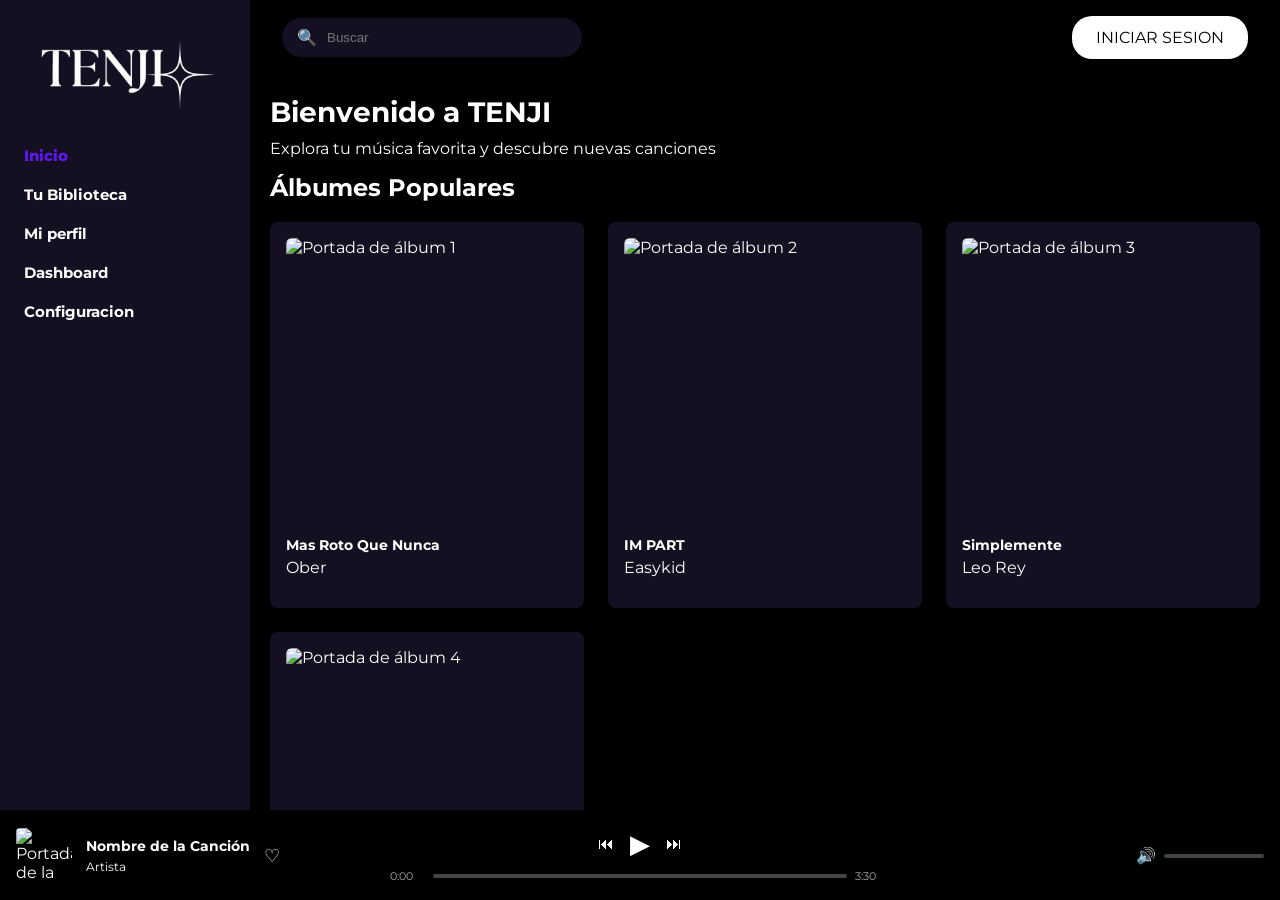
==== index.html @ b277a652 "se ordeno style.css usando variables del root / se quitaron estilos de linea / se alineo register co" ====
<!DOCTYPE html>
<html lang="es">
<head>
    <meta charset="UTF-8">
    <meta name="viewport" content="width=device-width, initial-scale=1.0">
    <title>TENJI</title>
    <link rel="stylesheet" href="style.css">
    <link href="https://fonts.googleapis.com/css2?family=Montserrat:wght@400;600;700&display=swap" rel="stylesheet">
</head>
<body>
    <div class="contenedor">
        
        <aside class="barra">
            <img src = "tenji.png" alt = "logo" class = "logosuperior">
            
            <nav>
                <ul>
                    <li><a class="activo" href="index.html">Inicio</a></li>
                    <li><a href="biblioteca.html">Tu Biblioteca</a></li>
                    <li><a href="perfil.html">Mi perfil</a></li>
                    <li><a href="dashboard.html">Dashboard</a></li>
                    <li><a href="configuracion.html">Configuracion</a></li>
                </ul>
            </nav>
        </aside>

        <main class="principal">
            
            <div class="barra-superior">
                <div class="buscador">
                    <span>🔍</span>
                    <input type="text" id="input-buscador" placeholder="Buscar">
                </div>

                <div class="contenedor-dropdown">
                    <button id="btnPerfil" class="btn-perfil">
                        Mi Cuenta ▼
                    </button>
                    
                    <div id="menuPerfil" class="menu-desplegable oculto">
                        <a href="perfil.html">Mi Perfil</a>
                        <hr>
                        <a href="#" id="btnCerrarSesion" class="texto-rojo">Cerrar Sesión</a>
                    </div>
                </div>
                
                <a href="login.html" class="botonlogin" id="btnIrLogin">INICIAR SESION</a>
            </div>

            

            <h1>Bienvenido a TENJI</h1>

            <p>Explora tu música favorita y descubre nuevas canciones</p>

            <section class="albumes">
                    <h2>Álbumes Populares</h2>
                    

            <div class="orden-portadas">

                    <article class="portadas">
                <img src="https://i.scdn.co/image/ab67616d0000b273a6e8e8f13522b98388681662" alt="Portada de álbum 1">
                <h4 class="albumTitulo">Mas Roto Que Nunca</h4>
                <p class="albumArtista">Ober</p>
                    </article>

                    <article class="portadas">
                <img src="https://i.scdn.co/image/ab67616d0000b27343bb1b887f63c961473ff573" alt="Portada de álbum 2">
                <h4 class="albumTitulo">IM PART</h4>
                <p class="albumArtista">Easykid</p>
                    </article>

                    <article class="portadas">
                <img src="https://i.scdn.co/image/ab67616d0000b273571b81393b9b40ca2b153c55" alt="Portada de álbum 3">
                <h4 class="albumTitulo">Simplemente</h4>
                <p class="albumArtista">Leo Rey</p>
                    </article>

                    <article class="portadas">
                <img src="https://images.portaldisc.com/l/discos/430/136.jpg" alt="Portada de álbum 4">
                <h4 class="albumTitulo">Cumbia Chilombiana</h4>
                <p class="albumArtista">Chico Trujillo</p>
                    </article>
    
                </section>

                <section class="albumes seccion-espaciada">
                <h2>Álbumes Recomendados</h2>
                <div class="orden-portadas">
                    <article class="portadas">
                        <img src="https://i.scdn.co/image/ab67616d0000b27336f6bf1e276bec9ea50a91e2" alt="Portada de álbum 1">
                        <h4 class="albumTitulo">HILO ROJO</h4>
                        <p class="albumArtista">Nvscvr</p>
                    </article>

                    <article class="portadas">
                        <img src="https://i.scdn.co/image/ab67616d0000b27398daeb6fc14ffafc7abaa4c6" alt="Portada de álbum 2">
                        <h4 class="albumTitulo">Los Prisioneros</h4>
                        <p class="albumArtista">Corazones</p>
                    </article>
                    
                    <article class="portadas">
                        <img src="https://image-cdn-fa.spotifycdn.com/image/ab67706c0000da84e9fba66990d82ee4b2768fb4" alt="Portada de álbum 3">
                        <h4 class="albumTitulo">nadie sabe lo que va a pasar mañana</h4>
                        <p class="albumArtista">Bad Bunny</p>
                    </article>
                    
                    <article class="portadas">
                        <img src="https://i.scdn.co/image/ab67616d0000b27398000be4a4f1b36345b83dd8" alt="Portada de álbum 4">
                        <h4 class="albumTitulo">+Xqa</h4>
                        <p class="albumArtista">Easykid</p>
                    </article>
                </div>
            </section>

            <section class="albumes seccion-espaciada">
                <h2>Canciones Recientes</h2>
                <div class="orden-portadas">
                    <article class="portadas">
                        <img src="https://dojiw2m9tvv09.cloudfront.net/36300/product/r-2663769-1296664419-jpeg3642.jpg" alt="Portada de canción 1">
                        <h4 class="albumTitulo">Sextape</h4>
                        <p class="albumArtista">Deftones</p>
                    </article>

                    <article class="portadas">
                        <img src="https://i.scdn.co/image/ab67616d0000b273b17e8d2b2d2d768ef40aa348" alt="Portada de canción 2">
                        <h4 class="albumTitulo">Mienteme</h4>
                        <p class="albumArtista">Pikette23</p>
                    </article>

                    <article class="portadas">
                        <img src="https://i.scdn.co/image/ab67616d0000b273e286ee36b4015afa8832356a" alt="Portada de canción 3">
                        <h4 class="albumTitulo">IDGAF</h4>
                        <p class="albumArtista">Drake</p>
                    </article>
                    
                    <article class="portadas">
                        <img src="https://i.scdn.co/image/ab67616d0000b27343bb1b887f63c961473ff573" alt="Portada de canción 4">
                        <h4 class="albumTitulo">MOOD</h4>
                        <p class="albumArtista">Easykid</p>
                    </article>
                </div>
            </section>

         </main>
                
         <footer class="reproductor">
    
                
            <div class="info-cancion">
                <img src="https://via.placeholder.com/50" alt="Portada de la canción">
                <div class="detalles-cancion">
                    <h4 class="reproductorTitulo">Nombre de la Canción</h4>
                    <p class="reproductorArtista">Artista</p>
                </div>
                    <button class="like">♡</button>
                </div>

                <div class="controles-centrales">
                    <div class="botones">
                        <button class="anterior">⏮</button>
                        <button class="play">▶</button>
                        <button class="siguiente">⏭</button>
                    </div>
                <div class="duracion">
                        <span class="tiempo-actual">0:00</span>
                        <input type="range" class="barra-progreso" min="0" max="100" value="0">
                        <span class="tiempo-total">3:30</span>
                </div>
            </div>

                
            <div class="volumen">
                    <span>🔊</span>
                    <input type="range" class="barra-volumen" min="0" max="100" value="50">
            </div>

        </footer>


    </div>


    <script type="module" src="script.js"></script>
</body>
</html>
---- style.css ----
:root {
    --bg-principal: #000000;
    --bg-card: #141022;
    --color-acento: #5e17eb;
    --color-acento-hover: #7b2cbf;
    --texto-principal: var(--claro);
    --texto-secundario: #a7a7a7;
    --claro: #ffffff;
    --borde: #444444;
    --error: #ff4d4d;
    --exito: #1ed760;
    --sombra: #000000b3;

    /* modo claro */
    --bg-principal-claro: #f4f4f7;
    --texto-principal-claro: #121212;
    --texto-secundario-claro: #666666;
}

* {
    margin: 0;
    padding: 0;
    box-sizing: border-box;
}


body {
    background-color: var(--bg-principal);
    color: var(--texto-principal);
    font-family: 'Montserrat', sans-serif;
}

.contenedor {
    display: grid;
    height: 100vh;
    grid-template-columns: 250px 1fr;
    grid-template-rows: 1fr 90px;
    grid-template-areas:
        "area-lateral area-principal"
        "area-reproductor area-reproductor";
}

.barra {
    grid-area: area-lateral;
    background-color: var(--bg-card);
    padding: 0px 24px 24px 24px;
}

.logosuperior {
    max-width: 200px;
    margin-bottom: 1px;
    display: block;
}

.barra ul{
    list-style: none;
    display: flex;
    flex-direction: column;
    gap: 20px;
}

.barra a{
    text-decoration: none;
    color: var(--texto-principal);
    font-weight: bold;
    font-size: 15px;
    transition: color 0.3s ease;
}

.barra a:hover {
    background-color: var(--color-acento); 
    color: var(--claro) !important;           
    border-radius: 6px;                   
    box-shadow: 0px 4px 12px color-mix(in srgb, var(--color-acento) 50%, transparent); 
    transform: translateX(3px);          
}

.principal {
    grid-area: area-principal;
    background-color: var(--bg-principal);
    overflow-y: auto;
    padding: 20px;
}

.principal h1{
    margin-bottom: 10px;
    font-size: 28px;
}

.principal p{
    margin-bottom: 15px;
    font-size: 16px;
}

.orden-portadas {
    display: grid;
    grid-template-columns: repeat(auto-fill, minmax(240px, 1fr));
    gap: 24px;
    margin-top: 20px;
}

.portadas{
    background-color: var(--bg-card);
    padding: 16px;
    border-radius: 8px;
    cursor: pointer;
    transition: background-color 0.3s ease;
}

.portadas:hover{
    background-color: var(--bg-principal);
}

.portadas img {
    width: 100%;
    aspect-ratio: 1 / 1;
    object-fit: cover;
    border-radius: 6px;
    margin-bottom: 16px;
    display: block;
}

.info-cancion img {
    border-radius: 4px;
    width: 56px;
    height: 56px;
    object-fit: cover;
}

.reproductor {
    grid-area: area-reproductor;
    background-color: var(--bg-principal);
    border-top: 1px solid var(--bg-principal);
    display: flex;
    justify-content: space-between; 
    align-items: center; 
    padding: 0 16px; 
}

.info-cancion {
    display: flex;
    align-items: center;
    gap: 14px;
    width: 30%;
}

.info-cancion img {
    border-radius: 4px;
}

.detalles-cancion h4 {
    color: var(--texto-principal);
    font-size: 14px;
    margin-bottom: 4px;
}

.detalles-cancion p {
    color: var(--texto-principal);
    font-size: 12px;
}

.like {
    background: none;
    border: none;
    color: var(--texto-principal);
    font-size: 18px;
    cursor: pointer;
}

.like:hover {
    color: var(--color-acento);
}

.like-activo {
    color: var(--color-acento-hover);
}

.controles-centrales {
    display: flex;
    flex-direction: column; 
    align-items: center;
    width: 40%; 
    gap: 9px;
}

.botones {
    display: flex;
    gap: 16px;
    align-items: center;
}

.botones button {
    background: none;
    border: none;
    font-size: 16px;
    cursor: pointer;
    color: var(--texto-principal);
}   

.botones .play {
    font-size: 26px; 
}

.reproductor button {
    transition: transform 0.2s ease, opacity 0.2s ease;
    cursor: pointer;
}
.reproductor button:hover {
    transform: scale(1.15);
    opacity: 0.85;
}
.reproductor button:active {
    transform: scale(0.95);
}


.duracion {
    display: flex;
    align-items: center;
    width: 100%;
    gap: 8px;
}

.tiempo-actual, .tiempo-total {
    color: var(--texto-secundario);
    font-size: 11px;
    min-width: 35px;
}

.volumen {
    display: flex;
    align-items: center;
    justify-content: flex-end;
    width: 30%;
    gap: 8px;
}

.barra-progreso, .barra-volumen {
    -webkit-appearance: none;
    appearance: none;
    width: 100%;
    height: 4px;
    background: var(--borde);
    border-radius: 2px;
    outline: none;
    cursor: pointer;
}

.barra-volumen {
    max-width: 100px; 
}

.barra-progreso::-webkit-slider-thumb, 
.barra-volumen::-webkit-slider-thumb {
    -webkit-appearance: none;
    appearance: none;
    width: 12px;
    height: 12px;
    border-radius: 50%;
    background: var(--texto-principal);
    opacity: 0; 
    transition: opacity 0.2s ease;
}

.duracion:hover .barra-progreso::-webkit-slider-thumb,
.volumen:hover .barra-volumen::-webkit-slider-thumb {
    opacity: 1;
}

.barra-progreso:hover, 
.barra-volumen:hover {
    background: var(--color-acento);
}



.botonlogin{
    background-color: var(--texto-principal);
    padding: 12px 24px;
    border-radius: 20px;
    text-decoration: none;
    cursor: pointer;
    color: var(--bg-principal);
    font-size: 16px;
    transition: background-color 0.3s;
}

.botonlogin:hover{
    background-color: var(--bg-card);
    outline: none;
    appearance: none;
    color: var(--texto-principal);
}


.barra-superior {
    background-color: var(--bg-principal);
    margin: -20px -20px 20px -20px;
    padding: 16px 32px;
    display: flex;
    justify-content: space-between;
    align-items: center;
}

.buscador{
    display: flex;
    align-items: center;
    background-color: var(--bg-card);
    padding: 10px 15px;
    border-radius: 20px;
    width: 300px;
}

.buscador input{
    background: transparent;
    border: none;
    color: var(--texto-principal);
    width: 100%;
    outline: none;
    margin-left: 10px;
}


.filtro {
    display: none;
}

.botones button:hover {
    color: var(--texto-principal);
    text-shadow: 0 0 1px var(--texto-principal);
}

/* login */

.bodylogin {
    background-color: var(--bg-principal);
    color: var(--texto-principal);
    font-family: 'Montserrat', sans-serif;
    margin: 0;
    display: flex;
    flex-direction: column;
    min-height: 100vh;
}

.headerlogin {
    width: 100%;
    padding: 40px 32px;
    display: flex;
    justify-content: center;
    background: transparent;
}

.headerlogin .logosuperior {
    max-width: 200px;
    display: block;
    transition: transform 0.2s ease;
    position: absolute;
    margin-bottom: 10px;
}

.contenedorlogin {
    width: 100%;
    display: flex;
    flex-direction: column;
    align-items: center;
    justify-content: center;
    flex: 1;
    padding: 0 20px;
    box-sizing: border-box;
    margin-bottom: 100px;
}

.caja {
    background-color: var(--bg-principal);
    width: 100%;
    max-width: 480px;
    margin-top: 0px;
    padding: 60px 50px;
    border-radius: 12px;
    display: flex;
    flex-direction: column;
    align-items: center;
    box-sizing: border-box;
}

.caja h1 {
    font-size: 26px;
    margin-bottom: 40px;
    font-weight: 700;
    letter-spacing: -0.5px;
}

.caja form {
    width: 100%;
    display: flex;
    flex-direction: column;
}

.g1 {
    display: flex;
    flex-direction: column;
    margin-bottom: 28px;
}

.g1 label {
    font-size: 12px;
    font-weight: 600;
    margin-bottom: 12px;
    color: var(--texto-secundario);
    text-transform: uppercase;
    letter-spacing: 1px;
}

.g1 input {
    background-color: var(--bg-card);
    color: var(--texto-principal);
    border: 1px solid var(--borde);
    border-radius: 4px;
    padding: 14px;
    font-size: 16px;
    transition: border-color 0.3s ease;
    box-sizing: border-box;
}

.g1 input::placeholder {
    color: var(--borde);
}

.olvidolink {
    color: var(--texto-secundario);
    text-decoration: none;
    font-size: 13px;
    margin-bottom: 40px;
    transition: color 0.3s ease;
    align-self: flex-start;
}

.olvidolink:hover {
    color: var(--texto-principal);
}

.caja .botonlogin,
.cajaRegister .botonlogin {
    background-color: var(--color-acento);
    color: var(--claro);
    border: none;
    border-radius: 6px;
    padding: 16px;
    font-size: 15px;
    font-weight: 600;
    letter-spacing: 1px;
    cursor: pointer;
    transition: background-color 0.3s ease, transform 0.2s ease;
    width: 100%;
}

.caja .botonlogin:hover,
.cajaRegister .botonlogin:hover {
    background-color: var(--color-acento-hover);
}

.separador {
    width: 100%;
    border: none;
    border-top: 1px solid var(--borde);
    margin: 40px 0;
}

.registro {
    text-align: center;
    color: var(--texto-secundario);
    font-size: 14px;
}

.registro a {
    color: var(--texto-principal);
    text-decoration: none;
    font-weight: 600;
    margin-left: 6px;
    transition: color 0.3s ease;
}

.registro a:hover {
    color: var(--color-acento-hover);
}

.bodyregistro {
    background-color: var(--bg-principal);
    color: var(--texto-principal);
    font-family: 'Montserrat', sans-serif;
}

.headerregistro {
    text-align: center;
    margin-top: 30px;
}

.logoregistro {
    width: 200px;
}

.cajaRegister {
    width: 420px;
    margin: 20px auto;
    text-align: center;
}

.cajaRegister h1 {
    font-size: 22px;
    margin-bottom: 25px;
}

.g1 {
    text-align: left;
    margin-bottom: 15px;
}

.g1 label {
    display: block;
    font-size: 12px;
    font-weight: bold;
    margin-bottom: 5px;
}

.g1 input {
    width: 100%;
    padding: 10px;
    background-color: var(--bg-principal);
    border: 1px solid var(--borde);
    border-radius: 4px;
    color: var(--texto-principal);
    box-sizing: border-box;
}
.botonregistro:hover {
    background-color: var(--color-acento-hover);
}

.separador {
    margin: 20px 0;
    border: 0.5px solid var(--borde);
}

.registro a {
    color: var(--texto-principal);
}
/* todoperfil */

.cabeceraperfil {
    display: flex;
    align-items: center;
    gap: 24px;
    margin-bottom: 40px;
    margin-top: 10px;
}

.foto-perfil {
    width: 150px;
    height: 150px;
    border-radius: 50%;
    object-fit: cover;
    box-shadow: 0 4px 15px var(--sombra);
}

.tipoperfil {
    font-size: 13px;
    font-weight: 600;
    text-transform: uppercase;
    letter-spacing: 1px;
    color: var(--texto-secundario);
    margin-bottom: 0;
}

.nombreperfil {
    font-size: 48px;
    margin-top: 5px;
    margin-bottom: 8px;
}

.estadisticasperfil {
    color: var(--texto-secundario);
    font-size: 14px;
    margin-bottom: 0;
}

.seccion-espaciada {
    margin-top: 40px;
}

.portadas-centradas {
    text-align: center;
}

.portadas img.foto-redonda {
    border-radius: 50%;
}

.barra a.activo {
    color: var(--color-acento);
    font-weight: 800;
}

/* dashboard */

.dash-titulo {
    font-size: 22px;
    font-weight: 700;
    color: var(--texto-principal);
    margin-bottom: 6px;
}

.dash-subtitulo {
    font-size: 13px;
    color: var(--texto-secundario);
    margin-bottom: 28px;
}

.dash-seccion-titulo {
    font-size: 18px;
    font-weight: 700;
    color: var(--texto-principal);
    margin: 28px 0 16px;
}

.dash-grid-stats,
.dash-lista-artistas,
.dash-grid-canciones {
    display: grid;
    grid-template-columns: repeat(4, 1fr);
    gap: 16px;
}

.dash-card-stat {
    background: var(--bg-card);
    padding: 20px;
    border-radius: 8px;
    display: flex;
    flex-direction: column;
}

.dash-stat-valor {
    color: var(--color-acento);
    font-size: 22px;
    font-weight: 700;
    margin-bottom: 6px;
}

.dash-stat-label {
    color: var(--texto-principal);
    font-size: 13px;
    font-weight: 700;
    margin-bottom: 4px;
}

.dash-badge {
    color: var(--texto-secundario);
    font-size: 12px;
}

.dash-artista-item {
    background: var(--bg-card);
    padding: 20px 16px;
    border-radius: 8px;
    display: flex;
    flex-direction: column;
    align-items: center;
    text-align: center;
}

.dash-artista-foto {
    width: 120px;
    height: 120px;
    border-radius: 50%;
    object-fit: cover;
    margin-bottom: 12px;
}

.albumTitulo {
    color: var(--texto-principal);
    font-size: 14px;
    font-weight: 700;
    margin-bottom: 4px;
}

.dash-horas {
    color: var(--texto-secundario);
    font-size: 12px;
}

.dash-cancion-item {
    background: var(--bg-card);
    padding: 20px 16px;
    border-radius: 8px;
    display: flex;
    flex-direction: column;
    align-items: center;
    text-align: center;
}

.dash-cancion-foto {
    width: 120px;
    height: 120px;
    border-radius: 6px;
    object-fit: cover;
    margin-bottom: 12px;
}

.dash-cancion-titulo {
    color: var(--texto-principal);
    font-size: 14px;
    font-weight: 700;
    margin-bottom: 4px;
}

.dash-cancion-sub {
    color: var(--texto-secundario);
    font-size: 12px;
    margin: 0;
}

.dash-rank {
    display: none;
}

.mensaje-error {
    color: var(--error);
    font-size: 12px;
    margin-top: 6px;
}

/* toggle de contraseña
*/

.contenedor-password {
    position: relative;
    display: inline-block;
    width: 100%;
}

.contenedor-password input {
    width: 100%;
    padding-right: 40px;
}

.btn-toggle-clave {
    position: absolute;
    right: 10px;
    top: 50%;
    transform: translateY(-50%);
    background: none;
    border: none;
    cursor: pointer;
    font-size: 1.2rem;
}

/* menu desplegable perfil */

.contenedor-dropdown {
    position: relative;
    display: inline-block;
}

.btn-perfil {
    background-color: var(--borde);
    color: var(--claro);
    border: none;
    padding: 10px 15px;
    border-radius: 20px;
    cursor: pointer;
    font-weight: bold;
    transition: background 0.3s;
}

#btnPerfil {
    display: none;
}

.btn-perfil:hover {
    background-color: var(--color-acento);
}

.menu-desplegable {
    position: absolute;
    top: 110%;
    right: 0;
    background-color: var(--bg-principal);
    min-width: 160px;
    border-radius: 5px;
    box-shadow: 0px 8px 16px var(--sombra);
    z-index: 1000;
    display: flex;
    flex-direction: column;
    padding: 5px 0;
}

.menu-desplegable a {
    color: var(--texto-principal);
    padding: 10px 20px;
    text-decoration: none;
    font-size: 0.9rem;
    transition: background 0.2s;
}

.menu-desplegable a:hover {
    background-color: var(--bg-card);
}

.menu-desplegable hr {
    border: 0;
    border-top: 1px solid var(--borde);
    margin: 5px 0;
}

.texto-rojo {
    color: var(--error) !important;
}

.oculto {
    display: none !important;
}

/* modal */

.modal-overlay {
    position: fixed;
    top: 0;
    left: 0;
    width: 100%;
    height: 100%;
    background-color: var(--sombra);
    display: flex;
    justify-content: center;
    align-items: center;
    z-index: 2000;
    backdrop-filter: blur(3px);
}

.modal-contenido {
    background-color: var(--bg-card);
    padding: 30px;
    border-radius: 12px;
    width: 90%;
    max-width: 400px;
    text-align: center;
    box-shadow: 0 10px 30px var(--sombra);
}

.modal-contenido h3 {
    margin-bottom: 10px;
    font-size: 22px;
}

.modal-contenido p {
    color: var(--texto-secundario);
    font-size: 14px;
    margin-bottom: 20px;
}

.modal-contenido input {
    width: 100%;
    padding: 12px;
    margin-bottom: 25px;
    background-color: var(--bg-principal);
    border: 1px solid var(--borde);
    border-radius: 6px;
    color: var(--texto-principal);
    font-size: 16px;
}

.modal-botones {
    display: flex;
    gap: 15px;
}

.modal-botones button {
    flex: 1;
    padding: 12px;
    border-radius: 10px;
    font-weight: bold;
    cursor: pointer;
    font-size: 14px;
    transition: transform 0.2s, opacity 0.2s;
}

.modal-botones button:hover {
    transform: scale(1.05);
}

.btn-secundario {
    background: transparent;
    color: var(--texto-principal);
    border: 1px solid var(--texto-secundario);
}

.btn-primario {
    background-color: var(--color-acento);
    color: var(--claro);
    border: none;
}

/* layout movil */

@media (max-width: 768px) {

    /* [IA] inicio - ia/2026-11-10_cristobal_fix-micro-desplazamiento-horizontal.md */
    html, body {
        width: 100% ;
        max-width: 100% ;
        overflow-x: hidden ;
    }
    /* [IA] fin */

    .contenedor {
        display: flex ;
        flex-direction: column ;
        width: 100% ;
        max-width: 100% ;
        min-height: 100vh;
        box-sizing: border-box ;
        overflow-x: hidden ;
    }

    .barra {
        display: flex ;
        flex-direction: column ;
        align-items: flex-start ;
        width: 100% ;
        max-width: 100% ;
        height: auto ;
        position: relative ;
        padding: 10px 8px ;
        box-sizing: border-box ;
        border-bottom: 1px solid var(--borde) ;
        background-color: var(--bg-principal) ;
    }

    .barra a {
        display: block ;
    }

    .logosuperior {
        display: block ;
        width: 100px ;
        height: auto ;
        margin-bottom: 8px ;
    }

    .barra nav {
        width: 100% ;
        display: block ;
        overflow-x: auto ;
        scrollbar-width: none ;
    }

    .barra nav::-webkit-scrollbar {
        display: none ;
    }

    .barra nav ul {
        display: flex ;
        flex-direction: row ;
        flex-wrap: nowrap ;
        gap: 6px ;
        justify-content: space-between ;
        align-items: center ;
        padding: 0 ;
        margin: 4px 0 0 0 ;
        box-sizing: border-box ;
        width: 100% ;
        list-style: none ;
    }

    .barra nav ul li {
        flex-shrink: 0 ;
    }

    .barra nav ul li a {
        font-size: 0.78rem ;
        padding: 4px 6px ;
        white-space: nowrap ;
        display: block ;
    }

    .principal {
        width: 100% ;
        max-width: 100% ;
        padding: 14px ;
        padding-bottom: 110px ;
        box-sizing: border-box ;
        overflow-x: hidden ;
    }

    .dash-grid-stats {
        display: grid ;
        grid-template-columns: 1fr 1fr ;
        gap: 10px ;
        width: 100% ;
        box-sizing: border-box ;
    }

    .dash-card-stat {
        width: 100% ;
        padding: 10px ;
        box-sizing: border-box ;
    }

    .dash-stat-valor {
        font-size: 1.1rem ;
    }

    .dash-stat-label {
        font-size: 0.72rem ;
        white-space: normal ;
    }

    .dash-lista-artistas,
    .dash-grid-canciones {
        display: flex ;
        flex-direction: column ;
        gap: 12px ;
        width: 100% ;
        box-sizing: border-box ;
    }

    .dash-artista-item,
    .dash-cancion-item {
        width: 100% ;
        box-sizing: border-box ;
    }

    .reproductor {
        position: fixed ;
        bottom: 0 ;
        left: 0 ;
        right: 0 ;
        width: 100% ;
        max-width: 100% ;
        box-sizing: border-box ;
        padding: 8px 12px ;
        z-index: 100;
        background-color: var(--bg-principal);
        border-top: 1px solid var(--borde);
    }

    .reproductor .volumen,
    .reproductor .duracion {
        display: none ;
    }

    .reproductor .info-cancion {
        max-width: 60% ;
    }
    .botonlogin {
        font-size: 0.65rem ;
        font-weight: bold ;
        padding: 6px 8px ;
        white-space: normal ;
        text-align: center ;
        line-height: 1.1 ;
        border-radius: 8px ;
        width: 75px ;
        height: auto ;
        align-items: center ;
        justify-content: center ;
    }

     .btn-perfil {
        font-size: 0.7rem ;
        padding: 6px 10px ;
        border-radius: 8px ;
    }
}

/* configuracion */

.contenedor-configuracion {
    max-width: 750px;
    margin: 0 auto;
    padding: 20px 0;
}

.seccion-config {
    background-color: var(--bg-card);
    border-radius: 10px;
    padding: 24px;
    margin-bottom: 24px;
    border: 1px solid var(--borde);
}

.titulo-seccion-config {
    font-size: 1.2rem;
    font-weight: 700;
    color: var(--texto-principal);
    margin-bottom: 16px;
    padding-bottom: 10px;
    border-bottom: 1px solid var(--borde);
    display: flex;
    align-items: center;
    gap: 10px;
}

.opcion-item {
    display: flex;
    justify-content: space-between;
    align-items: center;
    padding: 14px 0;
    border-bottom: 1px solid color-mix(in srgb, var(--texto-principal) 5%, transparent);
}

.opcion-item:last-child {
    border-bottom: none;
}

.opcion-info {
    display: flex;
    flex-direction: column;
    gap: 4px;
    max-width: 75%;
}

.opcion-titulo {
    font-size: 0.95rem;
    font-weight: 600;
    color: var(--texto-principal);
}

.opcion-desc {
    font-size: 0.8rem;
    color: var(--texto-secundario);
}

.switch {
    position: relative;
    display: inline-block;
    width: 48px;
    height: 26px;
    flex-shrink: 0;
}

.switch input {
    opacity: 0;
    width: 0;
    height: 0;
}

.slider {
    position: absolute;
    cursor: pointer;
    top: 0;
    left: 0;
    right: 0;
    bottom: 0;
    background-color: var(--borde);
    transition: 0.3s ease;
    border-radius: 34px;
}

.slider:before {
    position: absolute;
    content: "";
    height: 18px;
    width: 18px;
    left: 4px;
    bottom: 4px;
    background-color: var(--texto-principal);
    transition: 0.3s ease;
    border-radius: 50%;
}

input:checked + .slider {
    background-color: var(--color-acento);
}

input:checked + .slider:before {
    transform: translateX(22px);
}

.select-config {
    background-color: var(--bg-principal);
    color: var(--texto-principal);
    border: 1px solid var(--borde);
    border-radius: 6px;
    padding: 8px 12px;
    font-size: 0.9rem;
    font-family: inherit;
    outline: none;
    cursor: pointer;
}

.btn-guardar-config {
    background-color: var(--color-acento);
    color: var(--texto-principal);
    border: none;
    border-radius: 20px;
    padding: 12px 28px;
    font-weight: 700;
    font-size: 0.95rem;
    cursor: pointer;
    transition: background-color 0.2s ease, transform 0.15s ease;
}

.btn-guardar-config:hover {
    background-color: var(--color-acento-hover);
    transform: scale(1.02);
}

.btn-guardar-config:active {
    transform: scale(0.98);
}

.badge-estado {
    font-size: 0.75rem;
    padding: 4px 8px;
    border-radius: 12px;
    font-weight: 600;
}

.badge-activo {
    background-color: color-mix(in srgb, var(--exito) 15%, transparent);
    color: var(--exito);
}

/* modo claro */
body.modo-claro {
    --bg-principal: var(--bg-principal-claro);
    --bg-card: var(--claro);
    --texto-principal: var(--texto-principal-claro);
    --texto-secundario: var(--texto-secundario-claro);

    
    background-color: var(--bg-principal) !important;
    color: var(--texto-principal) !important;
}

body.modo-claro .barra,
body.modo-claro .principal,
body.modo-claro .barra-superior,
body.modo-claro .reproductor,
body.modo-claro .dash-card-stat,
body.modo-claro .dash-artista-item,
body.modo-claro .dash-cancion-item,
body.modo-claro .portadas {
    background-color: var(--bg-card) ;
    color: var(--texto-principal) ;
    border-color: var(--bg-principal) ;
}

body.modo-claro .barra a,
body.modo-claro .detalles-cancion h4,
body.modo-claro .dash-stat-label,
body.modo-claro .albumTitulo,
body.modo-claro .dash-cancion-titulo,
body.modo-claro .dash-titulo,
body.modo-claro .dash-seccion-titulo {
    color: var(--texto-principal);
}

body.modo-claro .buscador {
    background-color: var(--bg-principal);
}

body.modo-claro .buscador input {
    color: var(--texto-principal);
}

body.modo-claro .logosuperior {
    content: url('tenji-claro.png');
}

body.modo-claro .reproductor,
body.modo-claro .reproductor button,
body.modo-claro .detalles-cancion p,
body.modo-claro .tiempo-actual,
body.modo-claro .tiempo-total,
body.modo-claro .volumen span {
    color: var(--texto-principal);
}
body.modo-claro .barra-progreso::-webkit-slider-thumb,
body.modo-claro .barra-volumen::-webkit-slider-thumb {
    background: var(--texto-principal);
}

body.modo-claro button.like {
    color: var(--color-acento) !important;
}
body.modo-claro .botonlogin {
    background-color: var(--texto-principal);
    color: var(--claro);
}

body.modo-claro .botonlogin:hover {
    background-color: var(--color-acento);
    color: var(--claro);
}
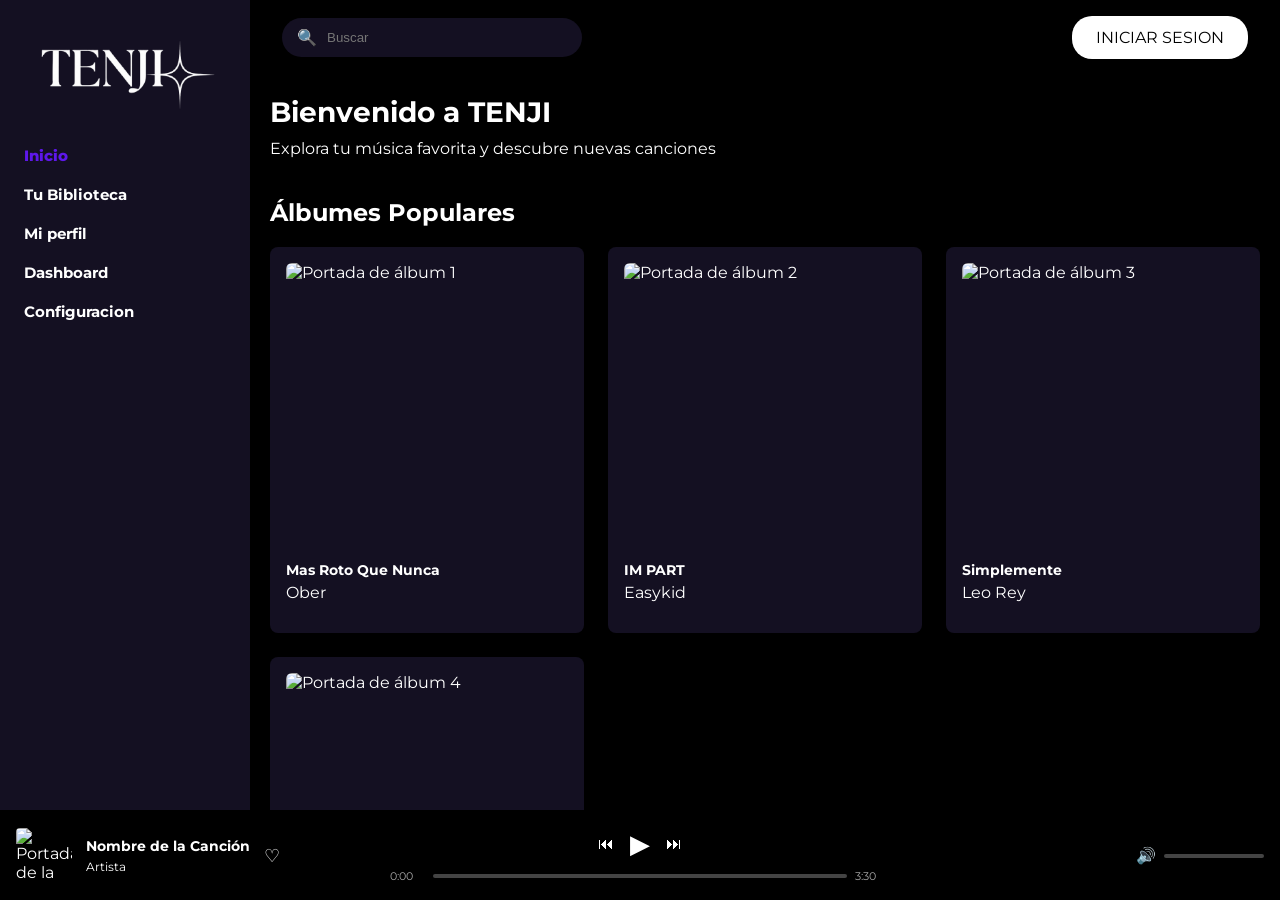
==== commit 139a20d6: "se añadio boton hamburguesa (html-css-js) / se creo hamburguesa.js / se corrigio uso de root para to" ====
--- a/index.html
+++ b/index.html
@@ -1,5 +1,7 @@
+
 <!DOCTYPE html>
 <html lang="es">
+
 <head>
     <meta charset="UTF-8">
     <meta name="viewport" content="width=device-width, initial-scale=1.0">
@@ -7,12 +9,13 @@
     <link rel="stylesheet" href="style.css">
     <link href="https://fonts.googleapis.com/css2?family=Montserrat:wght@400;600;700&display=swap" rel="stylesheet">
 </head>
+
 <body>
     <div class="contenedor">
-        
+
         <aside class="barra">
             <img src = "tenji.png" alt = "logo" class = "logosuperior">
-            
+            <button class="btn-hamburguesa" id="btnHamburguesa" aria-label="Abrir menú" aria-expanded="false">☰</button>
             <nav>
                 <ul>
                     <li><a class="activo" href="index.html">Inicio</a></li>
@@ -25,7 +28,7 @@
         </aside>
 
         <main class="principal">
-            
+
             <div class="barra-superior">
                 <div class="buscador">
                     <span>🔍</span>
@@ -36,78 +39,85 @@
                     <button id="btnPerfil" class="btn-perfil">
                         Mi Cuenta ▼
                     </button>
-                    
+
                     <div id="menuPerfil" class="menu-desplegable oculto">
                         <a href="perfil.html">Mi Perfil</a>
                         <hr>
                         <a href="#" id="btnCerrarSesion" class="texto-rojo">Cerrar Sesión</a>
                     </div>
                 </div>
-                
+
                 <a href="login.html" class="botonlogin" id="btnIrLogin">INICIAR SESION</a>
             </div>
 
-            
+
 
             <h1>Bienvenido a TENJI</h1>
 
             <p>Explora tu música favorita y descubre nuevas canciones</p>
 
-            <section class="albumes">
-                    <h2>Álbumes Populares</h2>
-                    
+            <section class="albumes seccion-espaciada" id="albumes-populares">
+                <h2>Álbumes Populares</h2>
 
-            <div class="orden-portadas">
+
+                <div class="orden-portadas">
 
                     <article class="portadas">
-                <img src="https://i.scdn.co/image/ab67616d0000b273a6e8e8f13522b98388681662" alt="Portada de álbum 1">
-                <h4 class="albumTitulo">Mas Roto Que Nunca</h4>
-                <p class="albumArtista">Ober</p>
+                        <img src="https://i.scdn.co/image/ab67616d0000b273a6e8e8f13522b98388681662"
+                            alt="Portada de álbum 1">
+                        <h4 class="albumTitulo">Mas Roto Que Nunca</h4>
+                        <p class="albumArtista">Ober</p>
                     </article>
 
                     <article class="portadas">
-                <img src="https://i.scdn.co/image/ab67616d0000b27343bb1b887f63c961473ff573" alt="Portada de álbum 2">
-                <h4 class="albumTitulo">IM PART</h4>
-                <p class="albumArtista">Easykid</p>
+                        <img src="https://i.scdn.co/image/ab67616d0000b27343bb1b887f63c961473ff573"
+                            alt="Portada de álbum 2">
+                        <h4 class="albumTitulo">IM PART</h4>
+                        <p class="albumArtista">Easykid</p>
                     </article>
 
                     <article class="portadas">
-                <img src="https://i.scdn.co/image/ab67616d0000b273571b81393b9b40ca2b153c55" alt="Portada de álbum 3">
-                <h4 class="albumTitulo">Simplemente</h4>
-                <p class="albumArtista">Leo Rey</p>
+                        <img src="https://i.scdn.co/image/ab67616d0000b273571b81393b9b40ca2b153c55"
+                            alt="Portada de álbum 3">
+                        <h4 class="albumTitulo">Simplemente</h4>
+                        <p class="albumArtista">Leo Rey</p>
                     </article>
 
                     <article class="portadas">
-                <img src="https://images.portaldisc.com/l/discos/430/136.jpg" alt="Portada de álbum 4">
-                <h4 class="albumTitulo">Cumbia Chilombiana</h4>
-                <p class="albumArtista">Chico Trujillo</p>
+                        <img src="https://images.portaldisc.com/l/discos/430/136.jpg" alt="Portada de álbum 4">
+                        <h4 class="albumTitulo">Cumbia Chilombiana</h4>
+                        <p class="albumArtista">Chico Trujillo</p>
                     </article>
-    
-                </section>
+                </div>
+            </section>
 
-                <section class="albumes seccion-espaciada">
+            <section class="albumes" id="albumes-recomendados">
                 <h2>Álbumes Recomendados</h2>
                 <div class="orden-portadas">
                     <article class="portadas">
-                        <img src="https://i.scdn.co/image/ab67616d0000b27336f6bf1e276bec9ea50a91e2" alt="Portada de álbum 1">
+                        <img src="https://i.scdn.co/image/ab67616d0000b27336f6bf1e276bec9ea50a91e2"
+                            alt="Portada de álbum 1">
                         <h4 class="albumTitulo">HILO ROJO</h4>
                         <p class="albumArtista">Nvscvr</p>
                     </article>
 
                     <article class="portadas">
-                        <img src="https://i.scdn.co/image/ab67616d0000b27398daeb6fc14ffafc7abaa4c6" alt="Portada de álbum 2">
+                        <img src="https://i.scdn.co/image/ab67616d0000b27398daeb6fc14ffafc7abaa4c6"
+                            alt="Portada de álbum 2">
                         <h4 class="albumTitulo">Los Prisioneros</h4>
                         <p class="albumArtista">Corazones</p>
                     </article>
-                    
+
                     <article class="portadas">
-                        <img src="https://image-cdn-fa.spotifycdn.com/image/ab67706c0000da84e9fba66990d82ee4b2768fb4" alt="Portada de álbum 3">
+                        <img src="https://image-cdn-fa.spotifycdn.com/image/ab67706c0000da84e9fba66990d82ee4b2768fb4"
+                            alt="Portada de álbum 3">
                         <h4 class="albumTitulo">nadie sabe lo que va a pasar mañana</h4>
                         <p class="albumArtista">Bad Bunny</p>
                     </article>
-                    
+
                     <article class="portadas">
-                        <img src="https://i.scdn.co/image/ab67616d0000b27398000be4a4f1b36345b83dd8" alt="Portada de álbum 4">
+                        <img src="https://i.scdn.co/image/ab67616d0000b27398000be4a4f1b36345b83dd8"
+                            alt="Portada de álbum 4">
                         <h4 class="albumTitulo">+Xqa</h4>
                         <p class="albumArtista">Easykid</p>
                     </article>
@@ -115,65 +125,45 @@
             </section>
 
             <section class="albumes seccion-espaciada">
-                <h2>Canciones Recientes</h2>
-                <div class="orden-portadas">
-                    <article class="portadas">
-                        <img src="https://dojiw2m9tvv09.cloudfront.net/36300/product/r-2663769-1296664419-jpeg3642.jpg" alt="Portada de canción 1">
-                        <h4 class="albumTitulo">Sextape</h4>
-                        <p class="albumArtista">Deftones</p>
-                    </article>
+                <h2>Explorar canciones</h2>
 
-                    <article class="portadas">
-                        <img src="https://i.scdn.co/image/ab67616d0000b273b17e8d2b2d2d768ef40aa348" alt="Portada de canción 2">
-                        <h4 class="albumTitulo">Mienteme</h4>
-                        <p class="albumArtista">Pikette23</p>
-                    </article>
+                <div id="estado-canciones" role="status" aria-live="polite"></div>
 
-                    <article class="portadas">
-                        <img src="https://i.scdn.co/image/ab67616d0000b273e286ee36b4015afa8832356a" alt="Portada de canción 3">
-                        <h4 class="albumTitulo">IDGAF</h4>
-                        <p class="albumArtista">Drake</p>
-                    </article>
-                    
-                    <article class="portadas">
-                        <img src="https://i.scdn.co/image/ab67616d0000b27343bb1b887f63c961473ff573" alt="Portada de canción 4">
-                        <h4 class="albumTitulo">MOOD</h4>
-                        <p class="albumArtista">Easykid</p>
-                    </article>
+                <div class="orden-portadas" id="contenedor-canciones">
+                    <!-- Las canciones se cargarán desde los mocks -->
                 </div>
             </section>
+        </main>
 
-         </main>
-                
-         <footer class="reproductor">
-    
-                
+        <footer class="reproductor">
+
+
             <div class="info-cancion">
                 <img src="https://via.placeholder.com/50" alt="Portada de la canción">
                 <div class="detalles-cancion">
                     <h4 class="reproductorTitulo">Nombre de la Canción</h4>
                     <p class="reproductorArtista">Artista</p>
                 </div>
-                    <button class="like">♡</button>
+                <button class="like">♡</button>
+            </div>
+
+            <div class="controles-centrales">
+                <div class="botones">
+                    <button class="anterior">⏮</button>
+                    <button class="play">▶</button>
+                    <button class="siguiente">⏭</button>
                 </div>
-
-                <div class="controles-centrales">
-                    <div class="botones">
-                        <button class="anterior">⏮</button>
-                        <button class="play">▶</button>
-                        <button class="siguiente">⏭</button>
-                    </div>
                 <div class="duracion">
-                        <span class="tiempo-actual">0:00</span>
-                        <input type="range" class="barra-progreso" min="0" max="100" value="0">
-                        <span class="tiempo-total">3:30</span>
+                    <span class="tiempo-actual">0:00</span>
+                    <input type="range" class="barra-progreso" min="0" max="100" value="0">
+                    <span class="tiempo-total">3:30</span>
                 </div>
             </div>
 
-                
+
             <div class="volumen">
-                    <span>🔊</span>
-                    <input type="range" class="barra-volumen" min="0" max="100" value="50">
+                <span>🔊</span>
+                <input type="range" class="barra-volumen" min="0" max="100" value="50">
             </div>
 
         </footer>
@@ -184,4 +174,5 @@
 
     <script type="module" src="script.js"></script>
 </body>
-</html>+
+</html>
--- a/style.css
+++ b/style.css
@@ -52,14 +52,19 @@
     display: block;
 }
 
-.barra ul{
+.btn-hamburguesa {
+    display: none;
+}
+
+
+.barra ul {
     list-style: none;
     display: flex;
     flex-direction: column;
     gap: 20px;
 }
 
-.barra a{
+.barra a {
     text-decoration: none;
     color: var(--texto-principal);
     font-weight: bold;
@@ -68,11 +73,11 @@
 }
 
 .barra a:hover {
-    background-color: var(--color-acento); 
-    color: var(--claro) !important;           
-    border-radius: 6px;                   
-    box-shadow: 0px 4px 12px color-mix(in srgb, var(--color-acento) 50%, transparent); 
-    transform: translateX(3px);          
+    background-color: var(--color-acento);
+    color: var(--claro) !important;
+    border-radius: 6px;
+    box-shadow: 0px 4px 12px color-mix(in srgb, var(--color-acento) 50%, transparent);
+    transform: translateX(3px);
 }
 
 .principal {
@@ -82,12 +87,12 @@
     padding: 20px;
 }
 
-.principal h1{
+.principal h1 {
     margin-bottom: 10px;
     font-size: 28px;
 }
 
-.principal p{
+.principal p {
     margin-bottom: 15px;
     font-size: 16px;
 }
@@ -99,7 +104,7 @@
     margin-top: 20px;
 }
 
-.portadas{
+.portadas {
     background-color: var(--bg-card);
     padding: 16px;
     border-radius: 8px;
@@ -107,7 +112,7 @@
     transition: background-color 0.3s ease;
 }
 
-.portadas:hover{
+.portadas:hover {
     background-color: var(--bg-principal);
 }
 
@@ -132,9 +137,9 @@
     background-color: var(--bg-principal);
     border-top: 1px solid var(--bg-principal);
     display: flex;
-    justify-content: space-between; 
-    align-items: center; 
-    padding: 0 16px; 
+    justify-content: space-between;
+    align-items: center;
+    padding: 0 16px;
 }
 
 .info-cancion {
@@ -177,9 +182,9 @@
 
 .controles-centrales {
     display: flex;
-    flex-direction: column; 
-    align-items: center;
-    width: 40%; 
+    flex-direction: column;
+    align-items: center;
+    width: 40%;
     gap: 9px;
 }
 
@@ -195,20 +200,22 @@
     font-size: 16px;
     cursor: pointer;
     color: var(--texto-principal);
-}   
+}
 
 .botones .play {
-    font-size: 26px; 
+    font-size: 26px;
 }
 
 .reproductor button {
     transition: transform 0.2s ease, opacity 0.2s ease;
     cursor: pointer;
 }
+
 .reproductor button:hover {
     transform: scale(1.15);
     opacity: 0.85;
 }
+
 .reproductor button:active {
     transform: scale(0.95);
 }
@@ -221,7 +228,8 @@
     gap: 8px;
 }
 
-.tiempo-actual, .tiempo-total {
+.tiempo-actual,
+.tiempo-total {
     color: var(--texto-secundario);
     font-size: 11px;
     min-width: 35px;
@@ -235,7 +243,8 @@
     gap: 8px;
 }
 
-.barra-progreso, .barra-volumen {
+.barra-progreso,
+.barra-volumen {
     -webkit-appearance: none;
     appearance: none;
     width: 100%;
@@ -247,10 +256,10 @@
 }
 
 .barra-volumen {
-    max-width: 100px; 
-}
-
-.barra-progreso::-webkit-slider-thumb, 
+    max-width: 100px;
+}
+
+.barra-progreso::-webkit-slider-thumb,
 .barra-volumen::-webkit-slider-thumb {
     -webkit-appearance: none;
     appearance: none;
@@ -258,7 +267,7 @@
     height: 12px;
     border-radius: 50%;
     background: var(--texto-principal);
-    opacity: 0; 
+    opacity: 0;
     transition: opacity 0.2s ease;
 }
 
@@ -267,14 +276,14 @@
     opacity: 1;
 }
 
-.barra-progreso:hover, 
+.barra-progreso:hover,
 .barra-volumen:hover {
     background: var(--color-acento);
 }
 
 
 
-.botonlogin{
+.botonlogin {
     background-color: var(--texto-principal);
     padding: 12px 24px;
     border-radius: 20px;
@@ -285,7 +294,7 @@
     transition: background-color 0.3s;
 }
 
-.botonlogin:hover{
+.botonlogin:hover {
     background-color: var(--bg-card);
     outline: none;
     appearance: none;
@@ -302,7 +311,7 @@
     align-items: center;
 }
 
-.buscador{
+.buscador {
     display: flex;
     align-items: center;
     background-color: var(--bg-card);
@@ -311,7 +320,7 @@
     width: 300px;
 }
 
-.buscador input{
+.buscador input {
     background: transparent;
     border: none;
     color: var(--texto-principal);
@@ -500,9 +509,11 @@
 }
 
 .cajaRegister {
-    width: 420px;
+    width: 100%;
+    max-width: 420px;
     margin: 20px auto;
     text-align: center;
+
 }
 
 .cajaRegister h1 {
@@ -531,6 +542,7 @@
     color: var(--texto-principal);
     box-sizing: border-box;
 }
+
 .botonregistro:hover {
     background-color: var(--color-acento-hover);
 }
@@ -543,6 +555,7 @@
 .registro a {
     color: var(--texto-principal);
 }
+
 /* todoperfil */
 
 .cabeceraperfil {
@@ -897,145 +910,192 @@
     border: none;
 }
 
+/* tablet */
+
+@media (max-width: 1024px) {
+
+    .dash-grid-stats,
+    .dash-grid-canciones {
+        grid-template-columns: repeat(2, 1fr);
+    }
+}
+
 /* layout movil */
 
 @media (max-width: 768px) {
 
     /* [IA] inicio - ia/2026-11-10_cristobal_fix-micro-desplazamiento-horizontal.md */
-    html, body {
-        width: 100% ;
-        max-width: 100% ;
-        overflow-x: hidden ;
-    }
+    html,
+    body {
+        width: 100%;
+        max-width: 100%;
+    }
+
     /* [IA] fin */
 
     .contenedor {
-        display: flex ;
-        flex-direction: column ;
-        width: 100% ;
-        max-width: 100% ;
+        display: flex;
+        flex-direction: column;
+        width: 100%;
+        max-width: 100%;
         min-height: 100vh;
-        box-sizing: border-box ;
-        overflow-x: hidden ;
+        box-sizing: border-box;
+        overflow-x: hidden;
     }
 
     .barra {
-        display: flex ;
-        flex-direction: column ;
-        align-items: flex-start ;
-        width: 100% ;
-        max-width: 100% ;
-        height: auto ;
-        position: relative ;
-        padding: 10px 8px ;
-        box-sizing: border-box ;
-        border-bottom: 1px solid var(--borde) ;
-        background-color: var(--bg-principal) ;
+        display: flex;
+        flex-direction: column;
+        align-items: flex-start;
+        width: 100%;
+        max-width: 100%;
+        height: auto;
+        position: relative;
+        padding: 10px 8px;
+        box-sizing: border-box;
+        border-bottom: 1px solid var(--borde);
+        background-color: var(--bg-principal);
     }
 
     .barra a {
-        display: block ;
+        display: block;
     }
 
     .logosuperior {
-        display: block ;
-        width: 100px ;
-        height: auto ;
-        margin-bottom: 8px ;
+        display: block;
+        width: 100px;
+        height: auto;
+        margin-bottom: 8px;
     }
 
     .barra nav {
-        width: 100% ;
-        display: block ;
-        overflow-x: auto ;
-        scrollbar-width: none ;
+        width: 100%;
+        display: none;
+        overflow-x: auto;
+        scrollbar-width: none;
+    }
+
+    .barra.menu-abierto nav {
+        display: block;
+        position: fixed;
+        top: 0;
+        left: 0;
+        width: 100%;
+        height: 100vh;
+        background-color: var(--bg-card);
+        z-index: 200;
+        padding: 80px 24px 24px;
+    }
+
+    .barra.menu-abierto nav ul {
+        flex-direction: column;
+        align-items: center;
+        justify-content: center;
+        gap: 24px;
+        height: 100%;
+    }
+
+    .barra.menu-abierto nav ul li a {
+        font-size: 1.4rem;
+    }
+
+    .btn-hamburguesa {
+        display: block;
+        position: absolute;
+        top: 8px;
+        right: 8px;
+        background: none;
+        border: none;
+        color: var(--texto-principal);
+        font-size: 1.6rem;
+        cursor: pointer;
     }
 
     .barra nav::-webkit-scrollbar {
-        display: none ;
+        display: none;
     }
 
     .barra nav ul {
-        display: flex ;
-        flex-direction: row ;
-        flex-wrap: nowrap ;
-        gap: 6px ;
-        justify-content: space-between ;
-        align-items: center ;
-        padding: 0 ;
-        margin: 4px 0 0 0 ;
-        box-sizing: border-box ;
-        width: 100% ;
-        list-style: none ;
+        display: flex;
+        flex-direction: row;
+        flex-wrap: nowrap;
+        gap: 6px;
+        justify-content: space-between;
+        align-items: center;
+        padding: 0;
+        margin: 4px 0 0 0;
+        box-sizing: border-box;
+        width: 100%;
+        list-style: none;
     }
 
     .barra nav ul li {
-        flex-shrink: 0 ;
+        flex-shrink: 0;
     }
 
     .barra nav ul li a {
-        font-size: 0.78rem ;
-        padding: 4px 6px ;
-        white-space: nowrap ;
-        display: block ;
+        font-size: 0.78rem;
+        padding: 4px 6px;
+        white-space: nowrap;
+        display: block;
     }
 
     .principal {
-        width: 100% ;
-        max-width: 100% ;
-        padding: 14px ;
-        padding-bottom: 110px ;
-        box-sizing: border-box ;
-        overflow-x: hidden ;
+        width: 100%;
+        max-width: 100%;
+        padding: 14px;
+        padding-bottom: 110px;
+        box-sizing: border-box;
+        overflow-x: hidden;
     }
 
     .dash-grid-stats {
-        display: grid ;
-        grid-template-columns: 1fr 1fr ;
-        gap: 10px ;
-        width: 100% ;
-        box-sizing: border-box ;
+        display: grid;
+        grid-template-columns: 1fr 1fr;
+        gap: 10px;
+        width: 100%;
+        box-sizing: border-box;
     }
 
     .dash-card-stat {
-        width: 100% ;
-        padding: 10px ;
-        box-sizing: border-box ;
+        width: 100%;
+        padding: 10px;
+        box-sizing: border-box;
     }
 
     .dash-stat-valor {
-        font-size: 1.1rem ;
+        font-size: 1.1rem;
     }
 
     .dash-stat-label {
-        font-size: 0.72rem ;
-        white-space: normal ;
+        font-size: 0.72rem;
+        white-space: normal;
     }
 
     .dash-lista-artistas,
     .dash-grid-canciones {
-        display: flex ;
-        flex-direction: column ;
-        gap: 12px ;
-        width: 100% ;
-        box-sizing: border-box ;
+        display: flex;
+        flex-direction: column;
+        gap: 12px;
+        width: 100%;
+        box-sizing: border-box;
     }
 
     .dash-artista-item,
     .dash-cancion-item {
-        width: 100% ;
-        box-sizing: border-box ;
+        width: 100%;
+        box-sizing: border-box;
     }
 
     .reproductor {
-        position: fixed ;
-        bottom: 0 ;
-        left: 0 ;
-        right: 0 ;
-        width: 100% ;
-        max-width: 100% ;
-        box-sizing: border-box ;
-        padding: 8px 12px ;
+        position: fixed;
+        bottom: 0;
+        left: 0;
+        right: 0;
+        width: 100%;
+        max-width: 100%;
+        box-sizing: border-box;
+        padding: 8px 12px;
         z-index: 100;
         background-color: var(--bg-principal);
         border-top: 1px solid var(--borde);
@@ -1043,30 +1103,31 @@
 
     .reproductor .volumen,
     .reproductor .duracion {
-        display: none ;
+        display: none;
     }
 
     .reproductor .info-cancion {
-        max-width: 60% ;
-    }
+        max-width: 60%;
+    }
+
     .botonlogin {
-        font-size: 0.65rem ;
-        font-weight: bold ;
-        padding: 6px 8px ;
-        white-space: normal ;
-        text-align: center ;
-        line-height: 1.1 ;
-        border-radius: 8px ;
-        width: 75px ;
-        height: auto ;
-        align-items: center ;
-        justify-content: center ;
-    }
-
-     .btn-perfil {
-        font-size: 0.7rem ;
-        padding: 6px 10px ;
-        border-radius: 8px ;
+        font-size: 0.65rem;
+        font-weight: bold;
+        padding: 6px 8px;
+        white-space: normal;
+        text-align: center;
+        line-height: 1.1;
+        border-radius: 8px;
+        width: 75px;
+        height: auto;
+        align-items: center;
+        justify-content: center;
+    }
+
+    .btn-perfil {
+        font-size: 0.7rem;
+        padding: 6px 10px;
+        border-radius: 8px;
     }
 }
 
@@ -1166,11 +1227,11 @@
     border-radius: 50%;
 }
 
-input:checked + .slider {
+input:checked+.slider {
     background-color: var(--color-acento);
 }
 
-input:checked + .slider:before {
+input:checked+.slider:before {
     transform: translateX(22px);
 }
 
@@ -1226,7 +1287,7 @@
     --texto-principal: var(--texto-principal-claro);
     --texto-secundario: var(--texto-secundario-claro);
 
-    
+
     background-color: var(--bg-principal) !important;
     color: var(--texto-principal) !important;
 }
@@ -1239,9 +1300,9 @@
 body.modo-claro .dash-artista-item,
 body.modo-claro .dash-cancion-item,
 body.modo-claro .portadas {
-    background-color: var(--bg-card) ;
-    color: var(--texto-principal) ;
-    border-color: var(--bg-principal) ;
+    background-color: var(--bg-card);
+    color: var(--texto-principal);
+    border-color: var(--bg-principal);
 }
 
 body.modo-claro .barra a,
@@ -1274,6 +1335,7 @@
 body.modo-claro .volumen span {
     color: var(--texto-principal);
 }
+
 body.modo-claro .barra-progreso::-webkit-slider-thumb,
 body.modo-claro .barra-volumen::-webkit-slider-thumb {
     background: var(--texto-principal);
@@ -1282,12 +1344,51 @@
 body.modo-claro button.like {
     color: var(--color-acento) !important;
 }
+
 body.modo-claro .botonlogin {
     background-color: var(--texto-principal);
     color: var(--claro);
 }
 
 body.modo-claro .botonlogin:hover {
-    background-color: var(--color-acento);
-    color: var(--claro);
+    background-color: var(--color-acento-hover);
+    color:var(--claro);
+}
+
+/*toast notificacion
+*/
+
+.toast-container {
+    position: fixed;
+    bottom: 30px;
+    right: 30px;
+    z-index: 9999;
+    display: flex;
+    flex-direction: column;
+    gap: 15px;
+}
+
+.toast {
+    color: var(--bg-principal-claro);
+    padding: 18px 28px;
+    border-radius: 10px;
+    font-family: 'Montserrat', sans-serif;
+    font-size: 16px;
+    font-weight: 600;
+    min-width: 280px;
+    box-shadow:var(--bg-principal);
+    opacity: 1;
+    transition: opacity 0.4s ease;
+}
+
+.toast.exito {
+    background: var(--exito);
+}
+
+.toast.error {
+    background:var(--error);
+}
+
+.toast.oculto {
+    opacity: 0;
 }
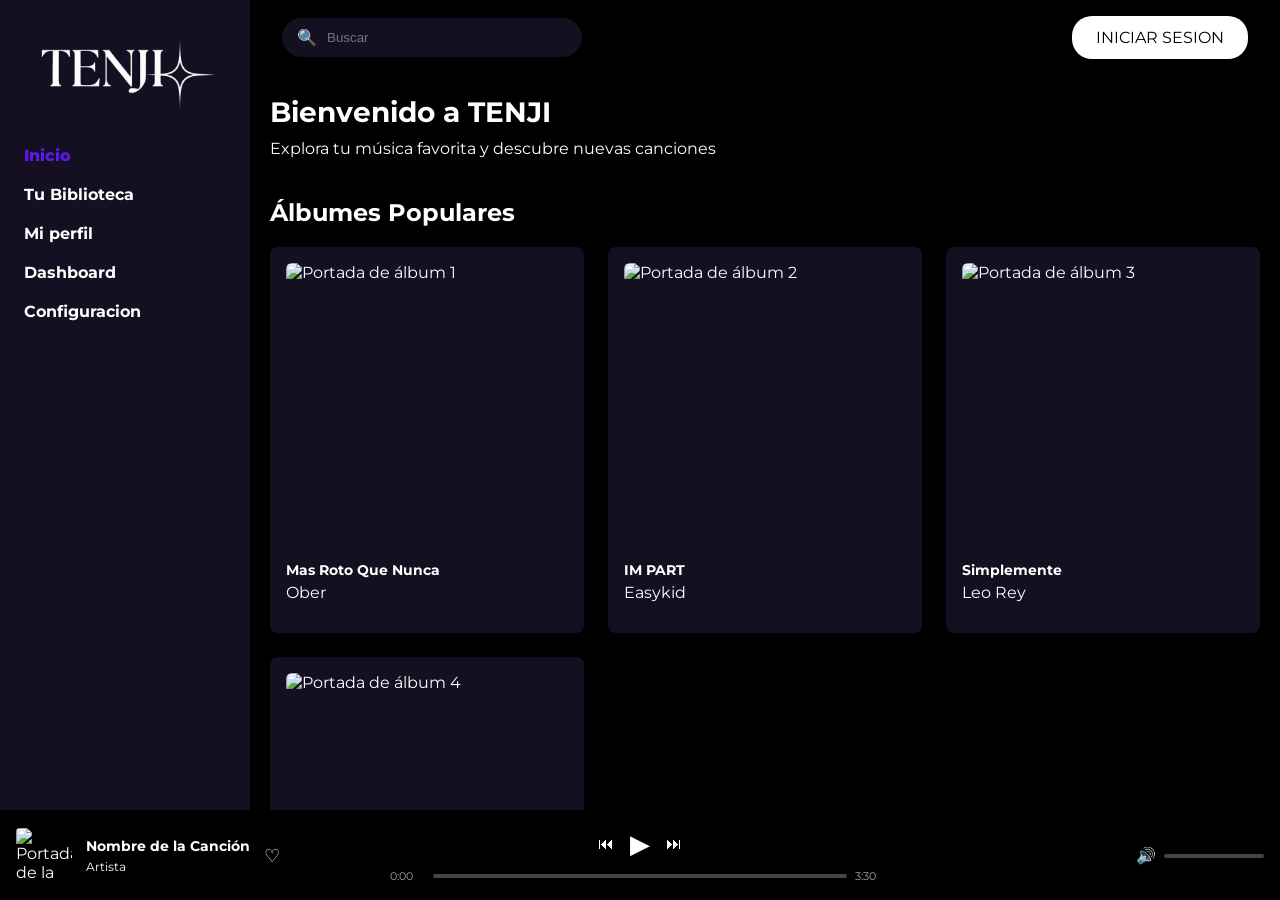
==== commit e46f2196: "se agregaron filtros, estilos y mock albumes.json" ====
--- a/index.html
+++ b/index.html
@@ -1,4 +1,3 @@
-
 <!DOCTYPE html>
 <html lang="es">
 
@@ -127,6 +126,33 @@
             <section class="albumes seccion-espaciada">
                 <h2>Explorar canciones</h2>
 
+                
+                <div class="filtros-catalogo">
+
+                    <label for="filtro-genero">Filtrar por género:</label>
+                    <select id="filtro-genero">
+                        <option value="">Todos los géneros</option>
+                        <option value="Alternative Metal">Alternative Metal</option>
+                        <option value="Cumbia">Cumbia</option>
+                        <option value="Urbano">Urbano</option>
+                        <option value="Rap">Rap</option>
+                        <option value="Reggaeton">Reggaeton</option>
+                        <option value="Rock">Rock</option>
+                        <option value="Pop">Pop</option>
+                        <option value="Dancehall">Dancehall</option>
+                    </select>
+
+                    <label for="ordenar-canciones">Ordenar por:</label>
+                    <select id="ordenar-canciones">
+                        <option value="">Orden original</option>
+                        <option value="titulo">Título (A-Z)</option>
+                        <option value="artista">Artista (A-Z)</option>
+                        <option value="duracion">Duración (menor a mayor)</option>
+                    </select>
+
+                </div>
+
+
                 <div id="estado-canciones" role="status" aria-live="polite"></div>
 
                 <div class="orden-portadas" id="contenedor-canciones">
@@ -175,4 +201,4 @@
     <script type="module" src="script.js"></script>
 </body>
 
-</html>
+</html>
--- a/style.css
+++ b/style.css
@@ -64,20 +64,20 @@
     gap: 20px;
 }
 
+
 .barra a {
+    color: #fff;
     text-decoration: none;
-    color: var(--texto-principal);
     font-weight: bold;
-    font-size: 15px;
-    transition: color 0.3s ease;
+    transition: color 0.2s ease;
 }
 
 .barra a:hover {
-    background-color: var(--color-acento);
-    color: var(--claro) !important;
-    border-radius: 6px;
-    box-shadow: 0px 4px 12px color-mix(in srgb, var(--color-acento) 50%, transparent);
-    transform: translateX(3px);
+    color: #a875ff !important;
+    background: transparent;
+    box-shadow: none;
+    text-shadow: none;
+    transform: none;
 }
 
 .principal {
@@ -1391,4 +1391,87 @@
 
 .toast.oculto {
     opacity: 0;
-}+}
+
+.estado-ui {
+    width: 100%;
+    text-align: center;
+    padding: 40px 20px;
+    font-family: 'Montserrat', sans-serif;
+}
+
+.spinner {
+    border: 4px solid rgba(255, 255, 255, 0.1);
+    border-left-color: #a875ff;
+    border-radius: 50%;
+    width: 40px;
+    height: 40px;
+    animation: girar 1s linear infinite;
+    margin: 0 auto;
+}
+
+@keyframes girar {
+    0% { transform: rotate(0deg); }
+    100% { transform: rotate(360deg); }
+}
+
+
+.filtros-catalogo {
+    display: flex;
+    align-items: center;
+    flex-wrap: wrap;
+    gap: 15px;
+    margin: 20px 0;
+}
+
+.filtros-catalogo label {
+    color: #ffffff;
+    font-size: 14px;
+    font-weight: 600;
+}
+
+.filtros-catalogo select {
+    background-color: #242424;
+    color: #ffffff;
+    border: 1px solid #5e17eb;
+    border-radius: 8px;
+    padding: 10px 14px;
+    font-family: 'Montserrat', sans-serif;
+    font-size: 14px;
+    cursor: pointer;
+    transition: border-color 0.2s, background-color 0.2s;
+}
+
+.filtros-catalogo select:hover {
+    border-color: #a875ff;
+    background-color: #303030;
+}
+
+.filtros-catalogo select:focus-visible {
+    outline: 2px solid #a875ff;
+    outline-offset: 2px;
+}
+
+
+.modo-claro .filtros-catalogo label {
+    color: #222222;
+}
+
+.modo-claro .filtros-catalogo select {
+    background-color: #ffffff;
+    color: #222222;
+    border-color: #5e17eb;
+}
+
+
+@media (max-width: 600px) {
+    .filtros-catalogo {
+        flex-direction: column;
+        align-items: stretch;
+        gap: 10px;
+    }
+
+    .filtros-catalogo select {
+        width: 100%;
+    }
+}
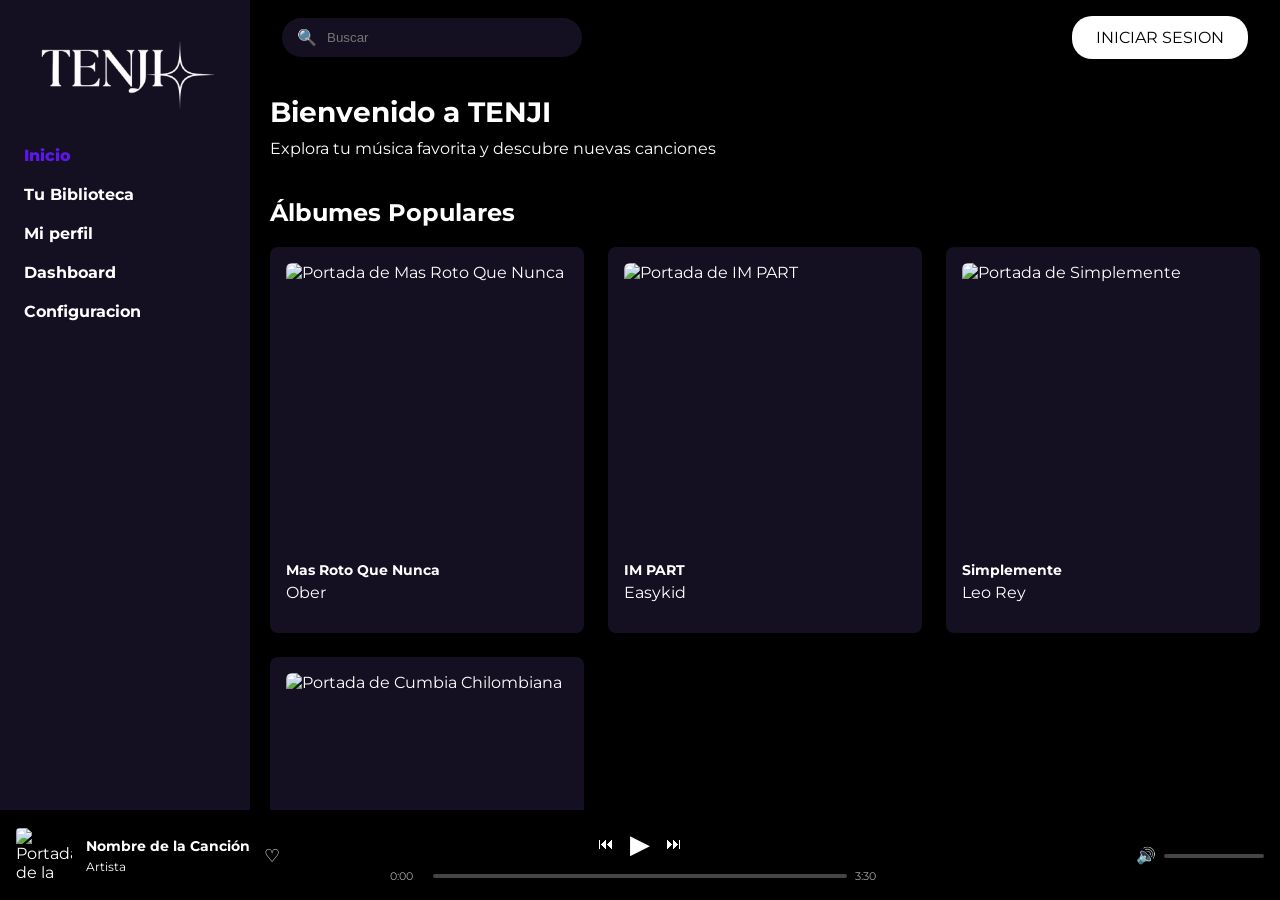
==== commit 09ddf625: "Se integraron albumes dinamicos, likes y duracion de canciones [IA]" ====
--- a/index.html
+++ b/index.html
@@ -59,67 +59,15 @@
                 <h2>Álbumes Populares</h2>
 
 
-                <div class="orden-portadas">
+                <div class="orden-portadas" id="contenedor-albumes-populares">
 
-                    <article class="portadas">
-                        <img src="https://i.scdn.co/image/ab67616d0000b273a6e8e8f13522b98388681662"
-                            alt="Portada de álbum 1">
-                        <h4 class="albumTitulo">Mas Roto Que Nunca</h4>
-                        <p class="albumArtista">Ober</p>
-                    </article>
-
-                    <article class="portadas">
-                        <img src="https://i.scdn.co/image/ab67616d0000b27343bb1b887f63c961473ff573"
-                            alt="Portada de álbum 2">
-                        <h4 class="albumTitulo">IM PART</h4>
-                        <p class="albumArtista">Easykid</p>
-                    </article>
-
-                    <article class="portadas">
-                        <img src="https://i.scdn.co/image/ab67616d0000b273571b81393b9b40ca2b153c55"
-                            alt="Portada de álbum 3">
-                        <h4 class="albumTitulo">Simplemente</h4>
-                        <p class="albumArtista">Leo Rey</p>
-                    </article>
-
-                    <article class="portadas">
-                        <img src="https://images.portaldisc.com/l/discos/430/136.jpg" alt="Portada de álbum 4">
-                        <h4 class="albumTitulo">Cumbia Chilombiana</h4>
-                        <p class="albumArtista">Chico Trujillo</p>
-                    </article>
                 </div>
             </section>
 
             <section class="albumes" id="albumes-recomendados">
                 <h2>Álbumes Recomendados</h2>
-                <div class="orden-portadas">
-                    <article class="portadas">
-                        <img src="https://i.scdn.co/image/ab67616d0000b27336f6bf1e276bec9ea50a91e2"
-                            alt="Portada de álbum 1">
-                        <h4 class="albumTitulo">HILO ROJO</h4>
-                        <p class="albumArtista">Nvscvr</p>
-                    </article>
-
-                    <article class="portadas">
-                        <img src="https://i.scdn.co/image/ab67616d0000b27398daeb6fc14ffafc7abaa4c6"
-                            alt="Portada de álbum 2">
-                        <h4 class="albumTitulo">Los Prisioneros</h4>
-                        <p class="albumArtista">Corazones</p>
-                    </article>
-
-                    <article class="portadas">
-                        <img src="https://image-cdn-fa.spotifycdn.com/image/ab67706c0000da84e9fba66990d82ee4b2768fb4"
-                            alt="Portada de álbum 3">
-                        <h4 class="albumTitulo">nadie sabe lo que va a pasar mañana</h4>
-                        <p class="albumArtista">Bad Bunny</p>
-                    </article>
-
-                    <article class="portadas">
-                        <img src="https://i.scdn.co/image/ab67616d0000b27398000be4a4f1b36345b83dd8"
-                            alt="Portada de álbum 4">
-                        <h4 class="albumTitulo">+Xqa</h4>
-                        <p class="albumArtista">Easykid</p>
-                    </article>
+                <div class="orden-portadas" id="contenedor-albumes-recomendados">
+            
                 </div>
             </section>
 
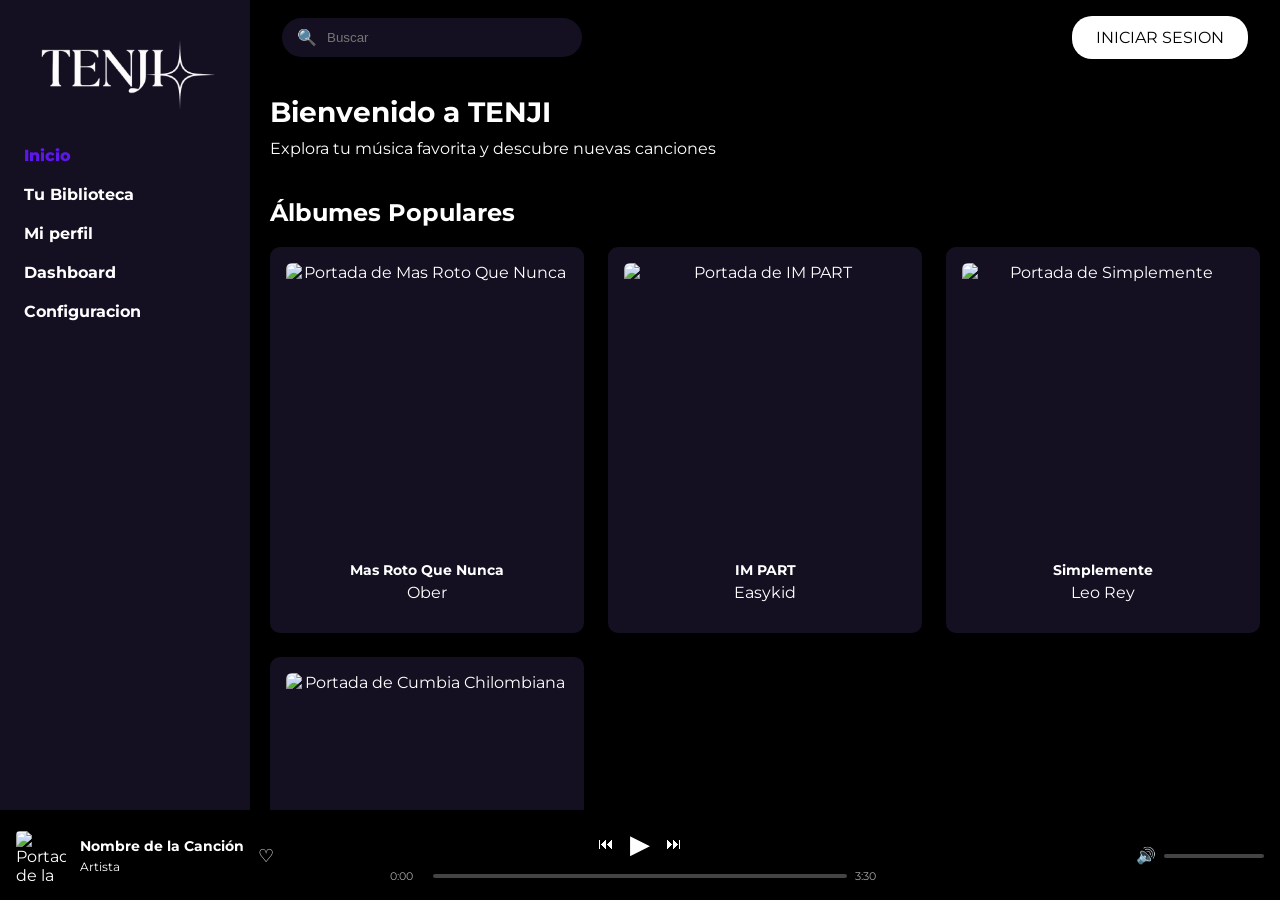
==== commit 35ca43fb: "se añadio elevacion en portadas y cambio fondo / se agrego espacio para mostrar anuncioes de estados" ====
--- a/index.html
+++ b/index.html
@@ -56,6 +56,7 @@
             <p>Explora tu música favorita y descubre nuevas canciones</p>
 
             <section class="albumes seccion-espaciada" id="albumes-populares">
+                <div id="estado-albumes" role="status" aria-live="polite"></div>
                 <h2>Álbumes Populares</h2>
 
 
--- a/style.css
+++ b/style.css
@@ -66,14 +66,14 @@
 
 
 .barra a {
-    color: #fff;
+    color: var(--texto-principal);
     text-decoration: none;
     font-weight: bold;
     transition: color 0.2s ease;
 }
 
 .barra a:hover {
-    color: #a875ff !important;
+    color: var(--color-acento-hover) !important; 
     background: transparent;
     box-shadow: none;
     text-shadow: none;
@@ -106,14 +106,18 @@
 
 .portadas {
     background-color: var(--bg-card);
-    padding: 16px;
-    border-radius: 8px;
+    border: 1px solid transparent;
+    border-radius: 10px;
+    padding: 15px;
+    text-align: center;
     cursor: pointer;
-    transition: background-color 0.3s ease;
+    transition: transform 0.2s ease, border-color 0.2s ease, background-color 0.2s ease;
+    position: relative;
 }
 
 .portadas:hover {
-    background-color: var(--bg-principal);
+    border-color: var(--color-acento);
+    transform: translateY(-4px);
 }
 
 .portadas img {
@@ -1074,8 +1078,8 @@
 
     .dash-lista-artistas,
     .dash-grid-canciones {
-        display: flex;
-        flex-direction: column;
+        display: grid;
+        grid-template-columns: repeat(2, 1fr);
         gap: 12px;
         width: 100%;
         box-sizing: border-box;
@@ -1084,8 +1088,17 @@
     .dash-artista-item,
     .dash-cancion-item {
         width: 100%;
+        padding: 14px 10px;
         box-sizing: border-box;
     }
+
+    .dash-artista-foto,
+    .dash-cancion-foto {
+        width: 90px;
+        height: 90px;
+    }
+
+
 
     .reproductor {
         position: fixed;
@@ -1129,6 +1142,53 @@
         padding: 6px 10px;
         border-radius: 8px;
     }
+    
+    .barra-superior {
+        margin: -14px -14px 16px -14px;
+        padding: 12px 14px;
+        gap: 10px;
+    }
+
+    .buscador {
+        width: 100%;
+        max-width: 180px;
+        padding: 8px 12px;
+    }
+    
+    .cabeceraperfil {
+        flex-direction: column;
+        text-align: center;
+        gap: 12px;
+        margin-bottom: 24px;
+    }
+
+    .foto-perfil {
+        width: 110px;
+        height: 110px;
+    }
+
+    .nombreperfil {
+        font-size: 28px;
+    }
+
+    .orden-portadas {
+        grid-template-columns: repeat(2, 1fr);
+        gap: 12px;
+    }
+
+    .portadas {
+        padding: 12px;
+    }
+
+    .portadas h4 {
+        font-size: 14px;
+    }
+
+    .portadas p {
+        font-size: 12px;
+    }
+
+
 }
 
 /* configuracion */
@@ -1401,8 +1461,8 @@
 }
 
 .spinner {
-    border: 4px solid rgba(255, 255, 255, 0.1);
-    border-left-color: #a875ff;
+    border: 4px solid var(--borde);
+    border-left-color: var(--color-acento-hover);
     border-radius: 50%;
     width: 40px;
     height: 40px;
@@ -1425,15 +1485,15 @@
 }
 
 .filtros-catalogo label {
-    color: #ffffff;
+    color: var(--texto-principal);
     font-size: 14px;
     font-weight: 600;
 }
 
 .filtros-catalogo select {
-    background-color: #242424;
-    color: #ffffff;
-    border: 1px solid #5e17eb;
+    background-color: var(--bg-card);
+    color: var(--texto-principal);
+    border: 1px solid var(--color-acento);
     border-radius: 8px;
     padding: 10px 14px;
     font-family: 'Montserrat', sans-serif;
@@ -1443,24 +1503,24 @@
 }
 
 .filtros-catalogo select:hover {
-    border-color: #a875ff;
-    background-color: #303030;
+    border-color: var(--color-acento-hover);
+    background-color: var(--bg-principal);
 }
 
 .filtros-catalogo select:focus-visible {
-    outline: 2px solid #a875ff;
+    outline: 2px solid var(--color-acento-hover);
     outline-offset: 2px;
 }
 
 
 .modo-claro .filtros-catalogo label {
-    color: #222222;
+    color: var(--texto-principal-claro);
 }
 
 .modo-claro .filtros-catalogo select {
-    background-color: #ffffff;
-    color: #222222;
-    border-color: #5e17eb;
+    background-color: var(--claro);
+    color: var(--texto-principal-claro);
+    border-color: var(--color-acento);
 }
 
 
@@ -1475,3 +1535,101 @@
         width: 100%;
     }
 }
+
+/* diseño playlist */
+
+.enlace-playlist {
+    color: inherit;
+    text-decoration: none;
+    display: block;
+}
+
+.detalle-playlist {
+    max-width: 800px;
+    margin: 0 auto;
+    text-align: left;
+}
+
+.detalle-playlist h2 {
+    font-size: 32px;
+    margin-bottom: 8px;
+}
+
+.detalle-playlist .detalle-descripcion {
+    color: var(--texto-secundario);
+    margin-bottom: 8px;
+}
+
+.detalle-playlist .detalle-meta {
+    color: var(--texto-secundario);
+    font-size: 14px;
+    margin-bottom: 24px;
+}
+
+.lista-canciones {
+    list-style: none;
+}
+
+.lista-canciones li {
+    display: flex;
+    align-items: center;
+    gap: 14px;
+    padding: 10px 12px;
+    border-radius: 8px;
+    background-color: var(--bg-card);
+    margin-bottom: 8px;
+}
+
+.lista-canciones img {
+    width: 48px;
+    height: 48px;
+    object-fit: cover;
+    border-radius: 4px;
+}
+
+.lista-canciones .cancion-info {
+    flex: 1;
+    min-width: 0;
+}
+
+.lista-canciones .cancion-info strong,
+.lista-canciones .cancion-info span {
+    display: block;
+    overflow: hidden;
+    text-overflow: ellipsis;
+    white-space: nowrap;
+}
+
+.lista-canciones .cancion-info span,
+.lista-canciones .cancion-duracion {
+    color: var(--texto-secundario);
+    font-size: 14px;
+}
+
+.btn-reintentar {
+    margin-top: 15px;
+    padding: 8px 20px;
+    border-radius: 20px;
+    background: var(--error);
+    color: var(--claro);
+    border: none;
+    cursor: pointer;
+    font-weight: bold;
+}
+
+.reproductor .info-cancion img {
+    width: 50px;
+    height: 50px;
+    max-width: 50px;
+    max-height: 50px;
+    object-fit: cover;
+    flex-shrink: 0;
+}
+
+.link-volver {
+    color: var(--color-acento-hover);
+    text-decoration: none;
+    font-weight: bold;
+    display: inline-block;
+}
+
